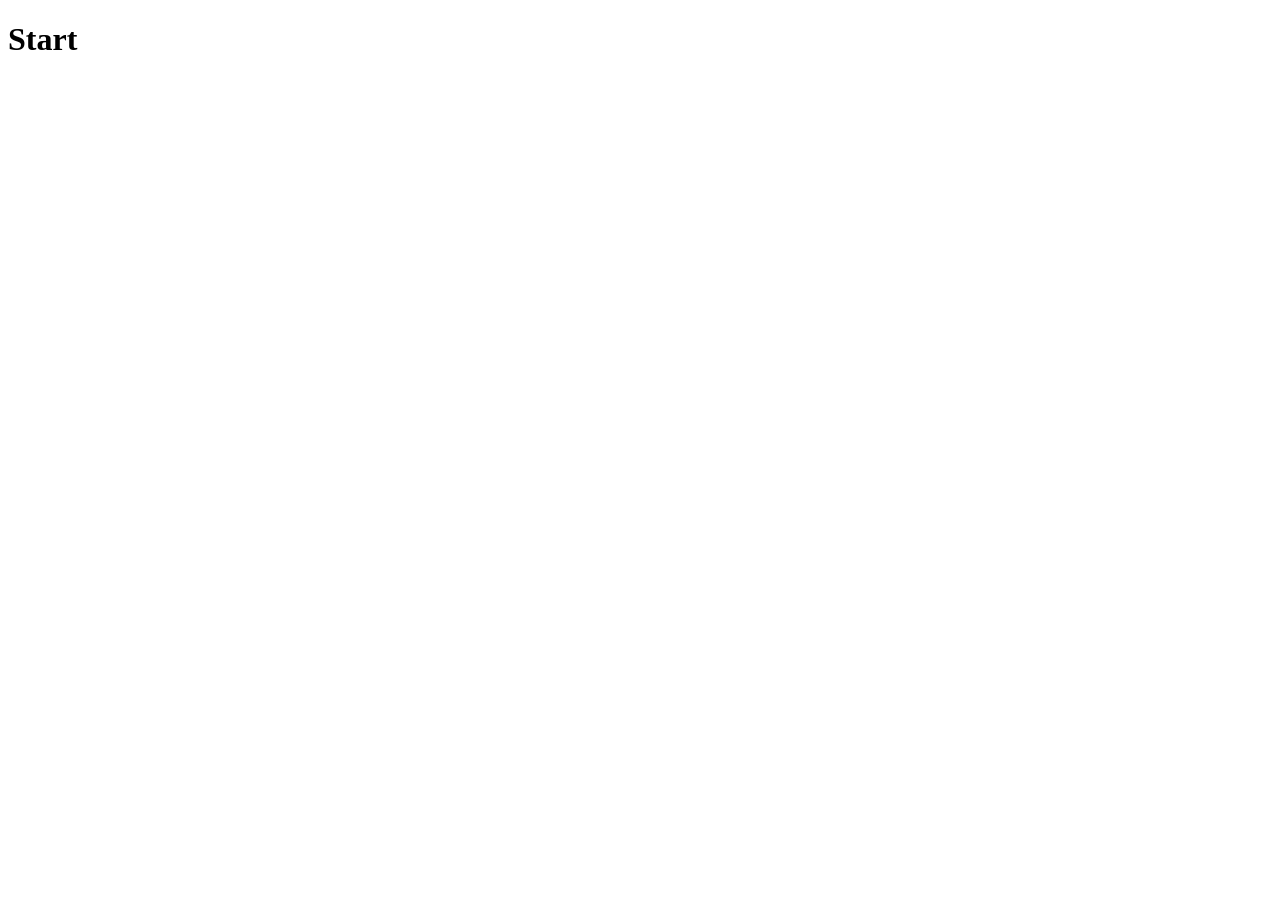
==== html/view.html @ 69aa4335 "add view template" ====
<!DOCTYPE html>
<html lang="en">
<head>
        <meta charset="UTF-8">
        <meta name="viewport" content="width=device-width, initial-scale=1.0">
        <title>start</title>
</head>
<body>
        <h1>Start</h1>        
</body>
</html>
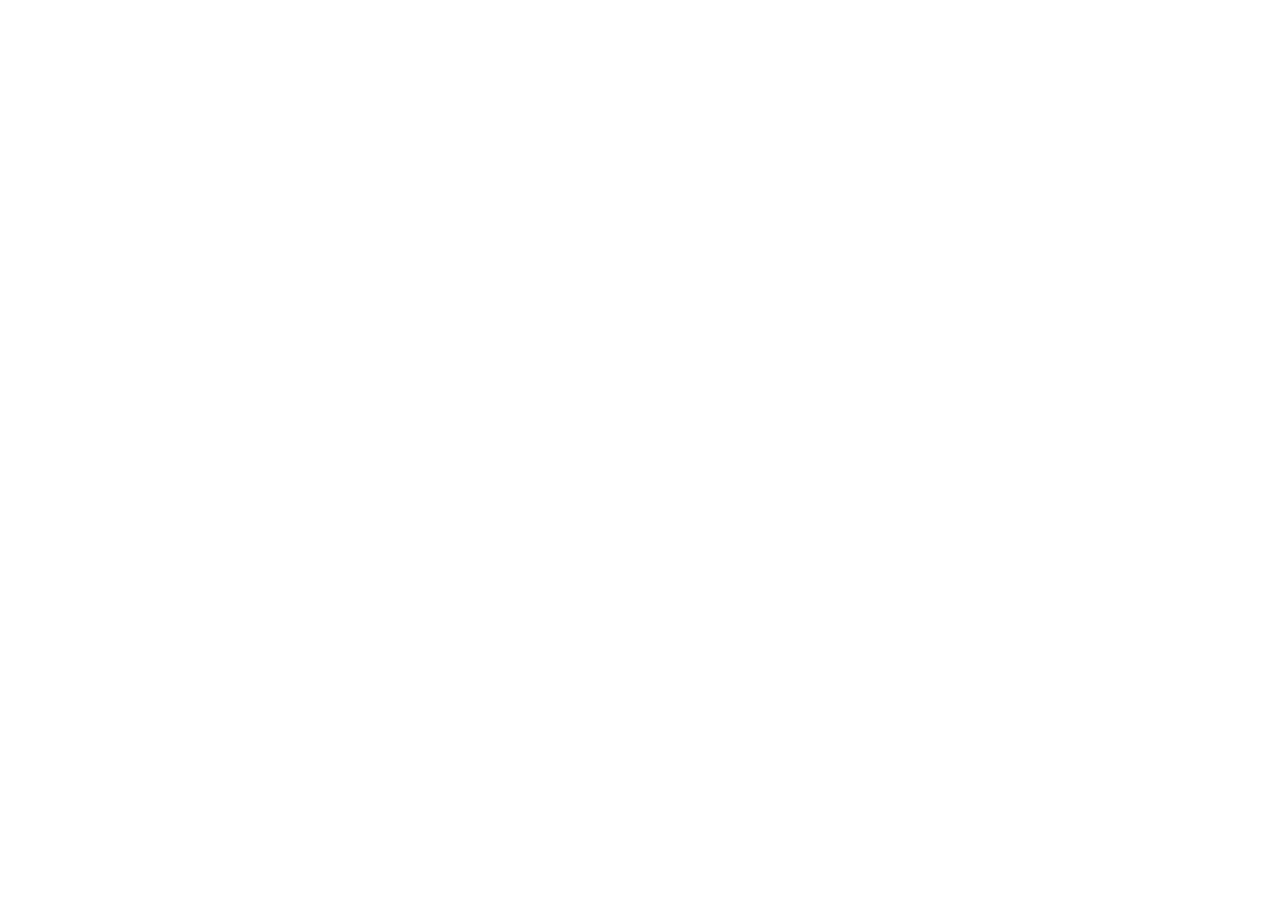
==== commit 3014459a: "comment h1 tag in code" ====
--- a/html/view.html
+++ b/html/view.html
@@ -6,6 +6,6 @@
         <title>start</title>
 </head>
 <body>
-        <h1>Start</h1>        
+        <!-- <h1>Start</h1>        -->
 </body>
 </html>
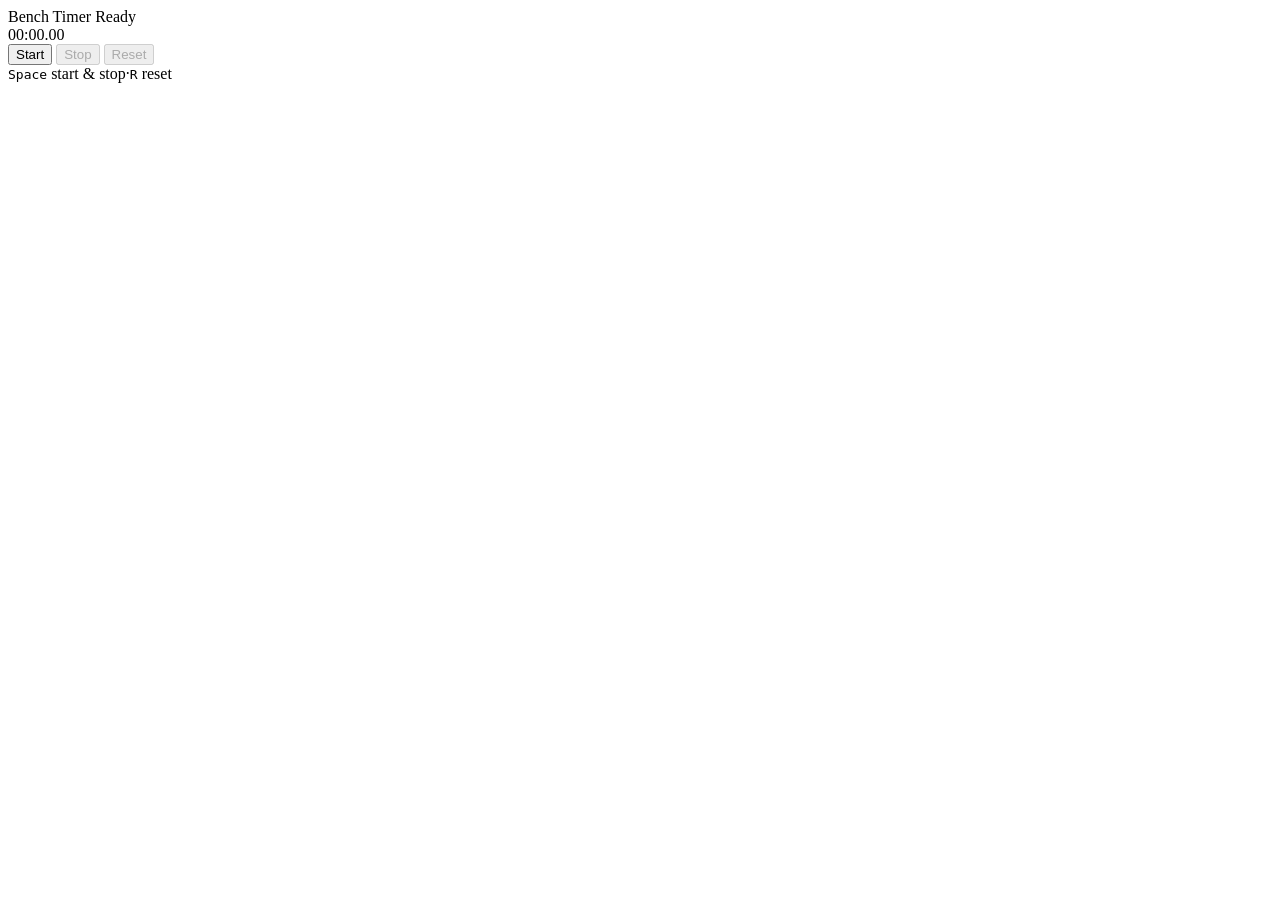
==== commit a5a8d362: "modify the timer template" ====
--- a/html/view.html
+++ b/html/view.html
@@ -1,11 +1,45 @@
 <!DOCTYPE html>
 <html lang="en">
 <head>
-        <meta charset="UTF-8">
-        <meta name="viewport" content="width=device-width, initial-scale=1.0">
-        <title>start</title>
+  <meta charset="UTF-8" />
+  <meta name="viewport" content="width=device-width, initial-scale=1.0" />
+  <title>Bench Timer</title>
+  <link rel="preconnect" href="https://fonts.googleapis.com" />
+  <link rel="preconnect" href="https://fonts.gstatic.com" crossorigin />
+  <link href="https://fonts.googleapis.com/css2?family=Martian+Mono:wght@400;600;700&family=Space+Grotesk:wght@400;500;600&display=swap" rel="stylesheet" />
+  <link rel="stylesheet" href="../css/style.css" />
 </head>
 <body>
-        <!-- <h1>Start</h1>        -->
+  <main class="instrument">
+    <header class="head">
+      <span class="eyebrow">Bench Timer</span>
+      <span class="status" data-status>
+        <span class="status__dot" aria-hidden="true"></span>
+        <span class="status__label" data-status-label>Ready</span>
+      </span>
+    </header>
+
+    <section class="readout" aria-live="off">
+     
+      <div class="time" data-time aria-label="Elapsed time">
+        <span class="time__main" data-main>00:00</span><span class="time__frac" data-frac>.00</span>
+      </div>
+      <div class="sweep" aria-hidden="true">
+        <span class="sweep__fill" data-sweep></span>
+      </div>
+    </section>
+
+    <section class="controls">
+      <button class="btn btn--start" data-start type="button">Start</button>
+      <button class="btn btn--stop" data-stop type="button" disabled>Stop</button>
+      <button class="btn btn--reset" data-reset type="button" disabled>Reset</button>
+    </section>
+
+    <footer class="hint">
+      <kbd>Space</kbd> start &amp; stop<span class="hint__sep">·</span><kbd>R</kbd> reset
+    </footer>
+  </main>
+
+  <script src="../scripts/timer.js" defer></script>
 </body>
 </html>
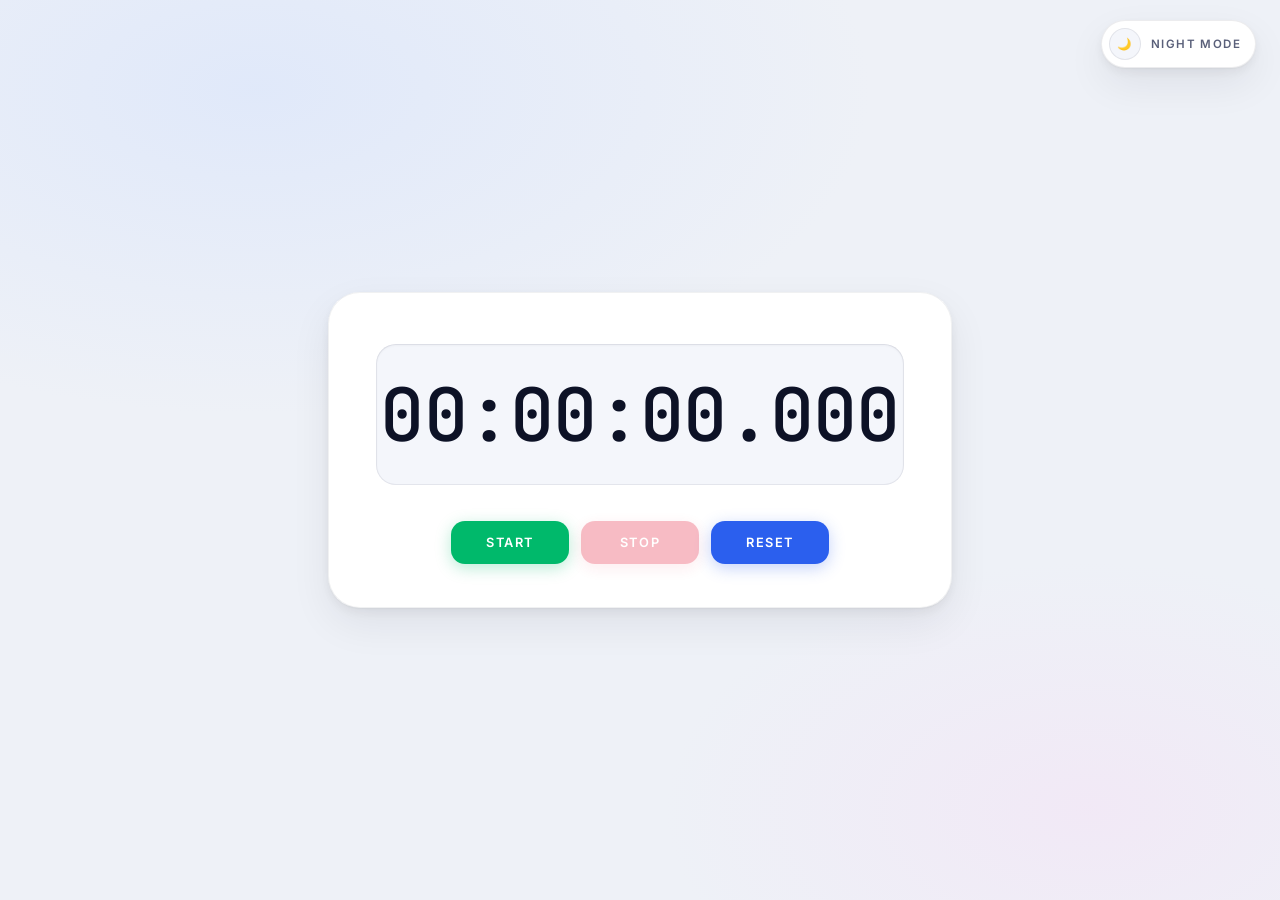
==== commit b30e45ee: "updated html, css, js files" ====
--- a/html/view.html
+++ b/html/view.html
@@ -1,45 +1,47 @@
 <!DOCTYPE html>
 <html lang="en">
+
 <head>
-  <meta charset="UTF-8" />
-  <meta name="viewport" content="width=device-width, initial-scale=1.0" />
-  <title>Bench Timer</title>
-  <link rel="preconnect" href="https://fonts.googleapis.com" />
-  <link rel="preconnect" href="https://fonts.gstatic.com" crossorigin />
-  <link href="https://fonts.googleapis.com/css2?family=Martian+Mono:wght@400;600;700&family=Space+Grotesk:wght@400;500;600&display=swap" rel="stylesheet" />
-  <link rel="stylesheet" href="../css/style.css" />
+    <meta charset="UTF-8">
+    <meta name="viewport" content="width=device-width, initial-scale=1.0">
+    <title>Stopwatch</title>
+    <link rel="stylesheet" href="../CSS/style.css">
 </head>
+
 <body>
-  <main class="instrument">
-    <header class="head">
-      <span class="eyebrow">Bench Timer</span>
-      <span class="status" data-status>
-        <span class="status__dot" aria-hidden="true"></span>
-        <span class="status__label" data-status-label>Ready</span>
-      </span>
-    </header>
 
-    <section class="readout" aria-live="off">
-     
-      <div class="time" data-time aria-label="Elapsed time">
-        <span class="time__main" data-main>00:00</span><span class="time__frac" data-frac>.00</span>
-      </div>
-      <div class="sweep" aria-hidden="true">
-        <span class="sweep__fill" data-sweep></span>
-      </div>
-    </section>
+    <div class="theme-toggle-wrapper">
+    <button class="toggle-switch" id="theme-toggle" onclick="toggleTheme()" aria-label="Toggle dark mode">
+        <span class="toggle-thumb">
+            <span class="toggle-icon" id="toggle-icon">☀️</span>
+        </span>
+        <span class="toggle-label" id="theme-label">Day Mode</span>
+    </button>
+    </div>
+    <div class="container">
+        <h1 id="display">00:00:00.000</h1>
+        <div class="buttons">
+            <button id="start_btn" onclick="startTimer()"><span>Start</span></button>
+            <button id="stop_btn" onclick="stopTimer()" disabled><span>Stop</span></button>
+            <button id="reset_btn" onclick="resetTimer()"><span>Reset</span></button>
+        </div>
+    </div>
 
-    <section class="controls">
-      <button class="btn btn--start" data-start type="button">Start</button>
-      <button class="btn btn--stop" data-stop type="button" disabled>Stop</button>
-      <button class="btn btn--reset" data-reset type="button" disabled>Reset</button>
-    </section>
+    <script src="../Scripts/timer.js"></script>
 
-    <footer class="hint">
-      <kbd>Space</kbd> start &amp; stop<span class="hint__sep">·</span><kbd>R</kbd> reset
-    </footer>
-  </main>
 
-  <script src="../scripts/timer.js" defer></script>
+    <script>
+    (function () {
+    if (localStorage.getItem('theme') === 'dark') {
+        document.body.classList.add('dark-mode');
+        document.getElementById('theme-label').textContent = 'Day Mode';
+        document.getElementById('toggle-icon').textContent = '☀️';
+    } else {
+        document.getElementById('theme-label').textContent = 'Night Mode';
+        document.getElementById('toggle-icon').textContent = '🌙';
+    }
+    })();
+</script>
+
 </body>
 </html>
--- a/CSS/style.css
+++ b/CSS/style.css
@@ -0,0 +1,422 @@
+@import url('https://fonts.googleapis.com/css2?family=Inter:wght@400;500;600&family=JetBrains+Mono:wght@400;500;700&display=swap');
+
+:root {
+  --surface-page:    #eef1f7;
+  --surface-card:    #ffffff;
+  --surface-inset:   #f4f6fb;
+  --surface-inset-border: rgba(30, 40, 80, 0.07);
+
+  --ink-primary:     #0d1226;
+  --ink-secondary:   #5a607a;
+  --ink-muted:       #9ba3bb;
+
+  --accent-hue:      224;              
+  --accent:          hsl(224, 85%, 55%);
+  --accent-glow:     hsla(224, 85%, 55%, 0.22);
+
+  --clr-start:       #00b96b;
+  --clr-start-glow:  rgba(0, 185, 107, 0.28);
+  --clr-stop:        #e8304a;
+  --clr-stop-glow:   rgba(232, 48, 74, 0.28);
+  --clr-reset:       hsl(224, 85%, 55%);
+  --clr-reset-glow:  hsla(224, 85%, 55%, 0.28);
+
+  --shadow-card:
+    0 1px 2px rgba(13,18,38,0.04),
+    0 4px 12px rgba(13,18,38,0.06),
+    0 16px 40px rgba(13,18,38,0.07);
+  --shadow-inset:
+    inset 0 1px 3px rgba(13,18,38,0.06),
+    inset 0 0 0 1px var(--surface-inset-border);
+
+  --dur-fast:   160ms;
+  --dur-med:    280ms;
+  --ease-out:   cubic-bezier(0.22, 1, 0.36, 1);
+  --ease-in:    cubic-bezier(0.55, 0, 1, 0.45);
+  --ease-spring:cubic-bezier(0.34, 1.56, 0.64, 1);
+}
+
+@media (prefers-reduced-motion: reduce) {
+  :root {
+    --dur-fast:  0ms;
+    --dur-med:   0ms;
+  }
+}
+
+*, *::before, *::after {
+  margin: 0;
+  padding: 0;
+  box-sizing: border-box;
+}
+
+html {
+  -webkit-font-smoothing: antialiased;
+  -moz-osx-font-smoothing: grayscale;
+  text-rendering: optimizeLegibility;
+}
+
+body {
+  font-family: 'Inter', system-ui, sans-serif;
+  background:
+    radial-gradient(ellipse 80% 60% at 20% 10%,  hsla(220,80%,92%,0.7) 0%, transparent 60%),
+    radial-gradient(ellipse 60% 50% at 85% 90%,  hsla(300,50%,92%,0.5) 0%, transparent 55%),
+    var(--surface-page);
+  min-height: 100vh;
+  display: flex;
+  justify-content: center;
+  align-items: center;
+  padding: 24px;
+}
+
+.container {
+  background: var(--surface-card);
+  border-radius: 32px;
+  padding: 52px 48px 44px;
+  box-shadow: var(--shadow-card);
+  outline: 1px solid rgba(13,18,38,0.06);
+  outline-offset: -1px;
+  text-align: center;
+  width: fit-content;
+  min-width: min(480px, 100%);
+  will-change: transform;
+}
+
+#display {
+  font-family: 'JetBrains Mono', 'Courier New', monospace;
+  font-weight: 500;
+
+  font-size: clamp(2.4rem, 10vw, 4.6rem);
+
+  font-variant-numeric: tabular-nums lining-nums;
+  letter-spacing: -0.01em;
+
+  color: var(--ink-primary);
+  white-space: nowrap;
+  user-select: none;
+  width: 12ch;
+  padding: 22px 0;
+  margin: 0 auto 36px;
+  display: block;
+  overflow: hidden;               
+
+  background: var(--surface-inset);
+  border-radius: 20px;
+  box-shadow: var(--shadow-inset);
+
+}
+
+.container.running #display {
+  background: hsl(224, 60%, 97%);
+  box-shadow:
+    inset 0 1px 3px rgba(13,18,38,0.06),
+    inset 0 0 0 1px hsla(224, 85%, 55%, 0.14);
+}
+
+.buttons {
+  display: flex;
+  gap: 12px;
+  justify-content: center;
+  flex-wrap: wrap;
+}
+
+button {
+  font-family: 'Inter', system-ui, sans-serif;
+  font-size: 0.8rem;
+  font-weight: 600;
+  letter-spacing: 1.6px;
+  text-transform: uppercase;
+  color: #ffffff;
+  border: none;
+  border-radius: 14px;
+  padding: 14px 0;
+  min-width: 118px;
+  cursor: pointer;
+  position: relative;
+  transition:
+    transform var(--dur-fast) var(--ease-spring),
+    opacity   var(--dur-fast) linear,
+    box-shadow var(--dur-fast) var(--ease-out);
+  user-select: none;
+  outline-offset: 3px;
+}
+
+button:focus-visible {
+  outline: 2px solid var(--accent);
+}
+
+button:active:not(:disabled) {
+  transform: scale(0.94) translateY(1px);
+}
+
+button:disabled {
+  opacity: 0.32;
+  cursor: not-allowed;
+  pointer-events: none;   
+}
+
+#start_btn {
+  background: var(--clr-start);
+  box-shadow: 0 4px 16px var(--clr-start-glow);
+}
+#start_btn:hover:not(:disabled) {
+  transform: translateY(-3px);
+  box-shadow: 0 10px 28px var(--clr-start-glow);
+}
+
+#stop_btn {
+  background: var(--clr-stop);
+  box-shadow: 0 4px 16px var(--clr-stop-glow);
+}
+#stop_btn:hover:not(:disabled) {
+  transform: translateY(-3px);
+  box-shadow: 0 10px 28px var(--clr-stop-glow);
+}
+
+#reset_btn {
+  background: var(--clr-reset);
+  box-shadow: 0 4px 16px var(--clr-reset-glow);
+}
+#reset_btn:hover:not(:disabled) {
+  transform: translateY(-3px);
+  box-shadow: 0 10px 28px var(--clr-reset-glow);
+}
+
+@media (max-width: 520px) {
+  .container {
+    width: 100%;
+    min-width: 0;
+    padding: 36px 20px 32px;
+    border-radius: 24px;
+  }
+
+  #display {
+    margin-bottom: 28px;
+  }
+
+  button {
+    padding: 13px 0;
+    min-width: 96px;
+    font-size: 0.75rem;
+  }
+}
+
+@media (max-width: 340px) {
+  .buttons {
+    gap: 8px;
+  }
+  button {
+    min-width: 80px;
+    padding: 12px 0;
+  }
+}
+
+.history-container {
+  margin-top: 32px;
+  background: var(--surface-card);
+  border-radius: 20px;
+  padding: 24px;
+  box-shadow: var(--shadow-card);
+  outline: 1px solid rgba(13,18,38,0.06);
+  outline-offset: -1px;
+  width: fit-content;
+  min-width: min(480px, 100%);
+  display: inline-block;
+}
+
+.history-container h3 {
+  font-size: 0.85rem;
+  font-weight: 600;
+  letter-spacing: 1.4px;
+  text-transform: uppercase;
+  color: var(--ink-secondary);
+  margin-bottom: 16px;
+  text-align: center;
+}
+
+#history-table {
+  width: 100%;
+  border-collapse: collapse;
+  font-size: 0.95rem;
+}
+
+#history-table th {
+  text-align: left;
+  padding: 8px 16px;
+  font-size: 0.75rem;
+  text-transform: uppercase;
+  letter-spacing: 0.05em;
+  color: var(--ink-muted);
+  border-bottom: 1px solid var(--surface-inset-border);
+}
+
+#history-table td {
+  padding: 10px 16px;
+  font-family: 'JetBrains Mono', 'Courier New', monospace;
+  font-variant-numeric: tabular-nums;
+  border-bottom: 1px solid var(--surface-inset-border);
+  color: var(--ink-primary);
+}
+
+#history-table tbody tr:last-child td {
+  border-bottom: none;
+}
+
+#history-table tbody tr:hover {
+  background: var(--surface-inset);
+}
+
+body.dark-mode .history-container {
+  background: #111827;
+  outline-color: rgba(255, 255, 255, 0.06);
+  box-shadow: 0 0 0 1px rgba(255, 255, 255, 0.06), 0 8px 32px rgba(0, 0, 0, 0.5);
+}
+
+body.dark-mode #history-table th {
+  color: rgba(255, 255, 255, 0.40);
+  border-bottom-color: rgba(255, 255, 255, 0.06);
+}
+
+body.dark-mode #history-table td {
+  border-bottom-color: rgba(255, 255, 255, 0.06);
+}
+
+body.dark-mode #history-table tbody tr:hover {
+  background: rgba(255, 255, 255, 0.03);
+}
+
+.theme-toggle-wrapper {
+  position: fixed;
+  top: 20px;
+  right: 24px;
+  z-index: 999;
+}
+
+.toggle-switch {
+  display: flex;
+  align-items: center;
+  gap: 10px;
+  padding: 8px 14px 8px 8px;
+  background: var(--surface-card);
+  border: 1px solid rgba(13, 18, 38, 0.08);
+  border-radius: 999px;
+  box-shadow: var(--shadow-card);
+  cursor: pointer;
+  transition:
+    background var(--dur-med) var(--ease-out),
+    box-shadow var(--dur-fast) var(--ease-out),
+    transform   var(--dur-fast) var(--ease-spring);
+  user-select: none;
+  color: var(--ink-primary);
+  font-size: 0.72rem;
+  font-weight: 600;
+  letter-spacing: 1.4px;
+  text-transform: uppercase;
+  min-width: unset;
+  padding: 7px 14px 7px 7px;
+}
+
+.toggle-switch:hover {
+  transform: translateY(-2px);
+  box-shadow:
+    0 4px 16px rgba(13, 18, 38, 0.10),
+    0 8px 32px rgba(13, 18, 38, 0.08);
+}
+
+.toggle-switch:active {
+  transform: scale(0.96);
+}
+
+.toggle-thumb {
+  width: 32px;
+  height: 32px;
+  border-radius: 50%;
+  background: var(--surface-inset);
+  border: 1px solid rgba(13, 18, 38, 0.08);
+  display: flex;
+  align-items: center;
+  justify-content: center;
+  flex-shrink: 0;
+  transition: background var(--dur-med) var(--ease-out);
+}
+
+.toggle-thumb svg {
+  display: block;
+  transition: transform var(--dur-med) var(--ease-spring);
+}
+
+.toggle-label {
+  color: var(--ink-secondary);
+  font-family: 'Inter', system-ui, sans-serif;
+  font-size: 0.72rem;
+  font-weight: 600;
+  letter-spacing: 1.4px;
+  text-transform: uppercase;
+  white-space: nowrap;
+}
+
+body.dark-mode {
+  background:
+    radial-gradient(ellipse 70% 50% at 50% 0%,  rgba(0, 212, 255, 0.07) 0%, transparent 65%),
+    radial-gradient(ellipse 50% 40% at 80% 100%, rgba(77, 138, 255, 0.06) 0%, transparent 60%),
+    #0a0d1a;
+}
+
+body.dark-mode .container {
+  background: #111827;
+  outline-color: rgba(255, 255, 255, 0.06);
+  box-shadow:
+    0 0 0 1px rgba(255, 255, 255, 0.06),
+    0 8px 32px rgba(0, 0, 0, 0.5),
+    0 32px 80px rgba(0, 0, 0, 0.4);
+}
+
+body.dark-mode #display {
+  color: #e8f4ff;
+  background: #0d1520;
+  box-shadow:
+    inset 0 1px 3px rgba(0, 0, 0, 0.3),
+    inset 0 0 0 1px rgba(0, 212, 255, 0.10);
+  text-shadow: 0 0 20px rgba(0, 212, 255, 0.20);
+}
+
+body.dark-mode .toggle-switch {
+  background: #111827;
+  border-color: rgba(255, 255, 255, 0.08);
+  color: rgba(255, 255, 255, 0.70);
+}
+
+body.dark-mode .toggle-thumb {
+  background: #1e2a3a;
+  border-color: rgba(255, 255, 255, 0.08);
+}
+
+body.dark-mode .toggle-thumb svg {
+  stroke: #00d4ff;
+  transform: rotate(20deg);
+}
+
+body.dark-mode .toggle-label {
+  color: rgba(255, 255, 255, 0.50);
+}
+
+@media (max-width: 520px) {
+  .theme-toggle-wrapper {
+    top: 14px;
+    right: 16px;
+  }
+
+  .toggle-switch {
+    padding: 6px 10px 6px 6px;
+    gap: 8px;
+  }
+
+  .toggle-thumb {
+    width: 28px;
+    height: 28px;
+  }
+
+  .toggle-label {
+    font-size: 0.65rem;
+    letter-spacing: 1px;
+  }
+}
